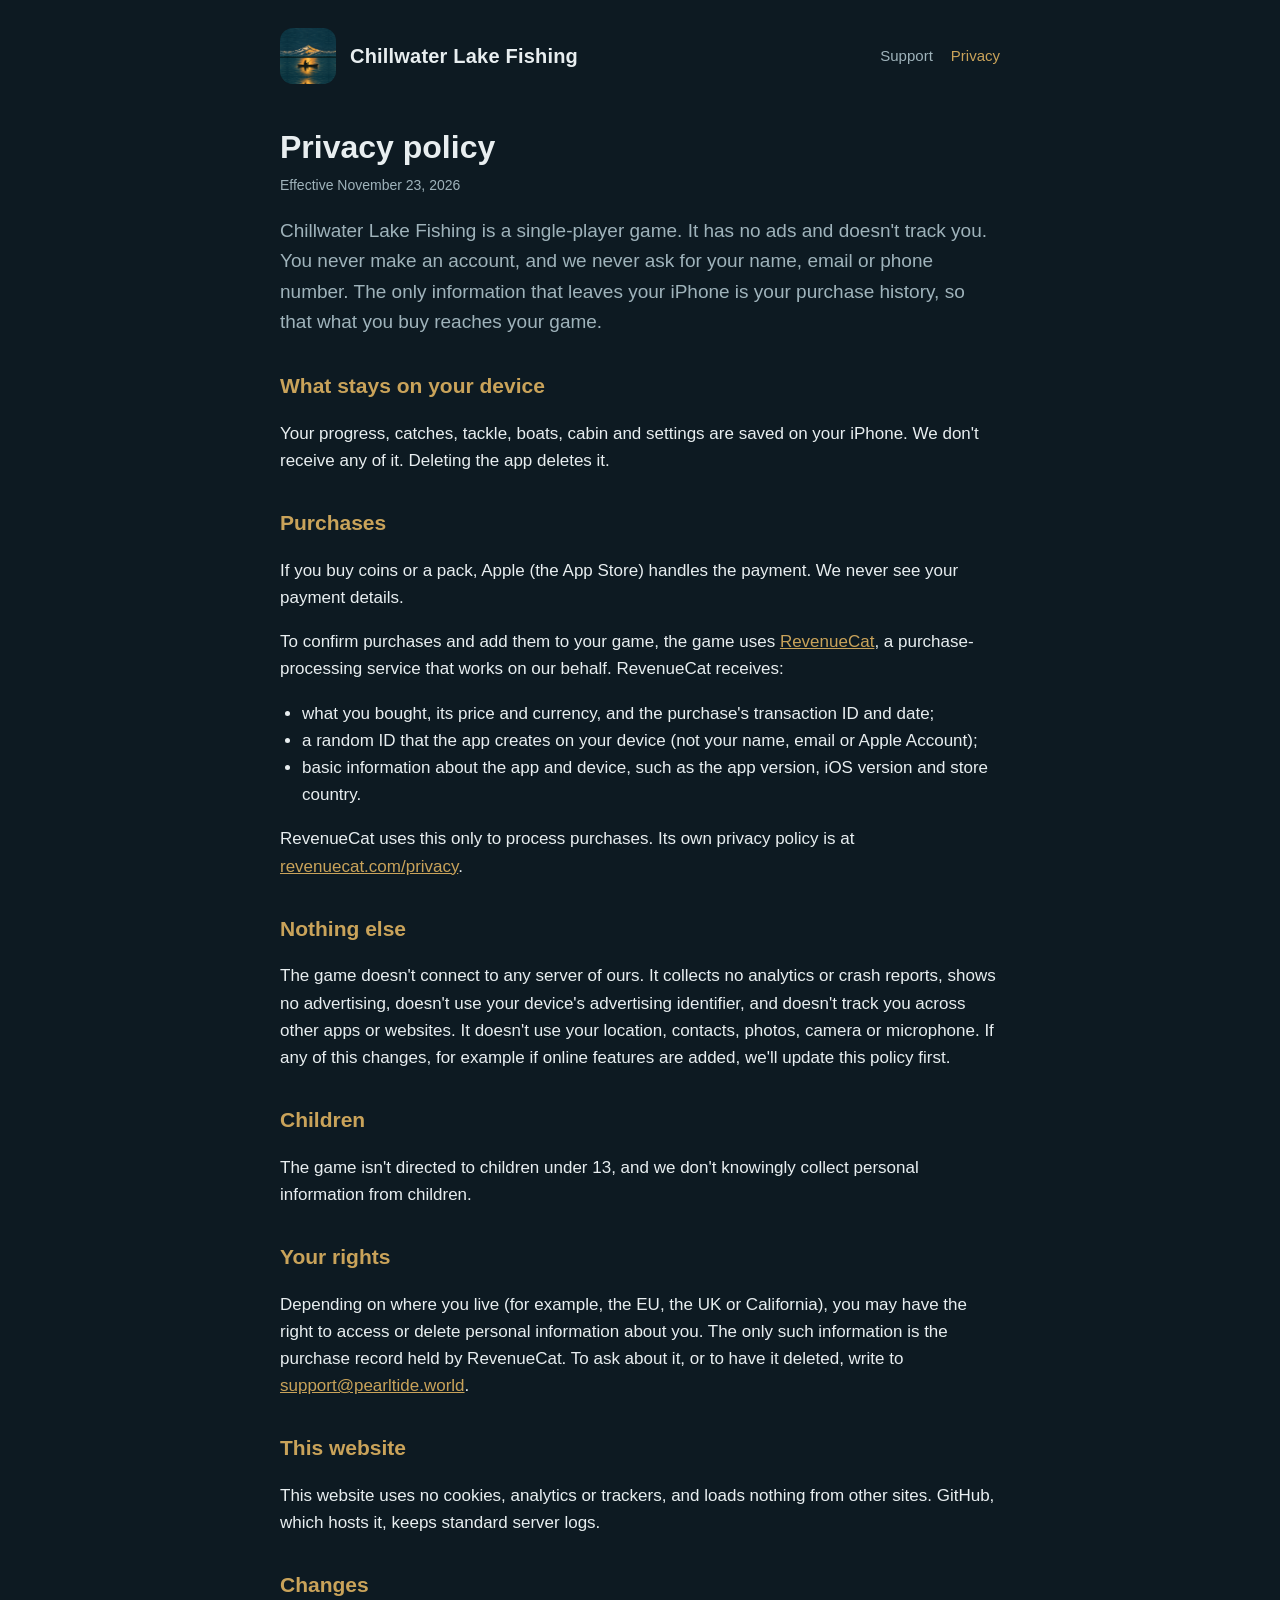
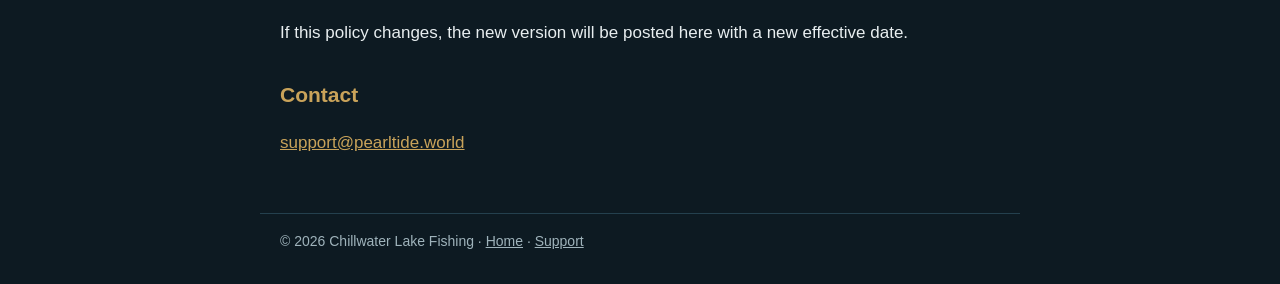
==== privacy.html @ a407d574 "Chillwater Lake Fishing: home, support and privacy pages Co-Authored-By: Claude Opus 5.5 <noreply@an" ====
<!doctype html>
<html lang="en">
<head>
<meta charset="utf-8">
<meta name="viewport" content="width=device-width, initial-scale=1">
<title>Privacy policy · Chillwater Lake Fishing</title>
<meta name="description" content="What Chillwater Lake Fishing collects: only your purchase history, through RevenueCat. No account, no ads, no tracking.">
<link rel="icon" href="icon.png">
<link rel="stylesheet" href="style.css">
</head>
<body>
<header>
  <img src="icon.png" alt="">
  <a class="home" href="./">Chillwater Lake Fishing</a>
  <nav><a href="support.html">Support</a><a href="privacy.html" aria-current="page">Privacy</a></nav>
</header>
<main>
  <h1>Privacy policy</h1>
  <p class="small">Effective November 23, 2026</p>
  <p class="lead">Chillwater Lake Fishing is a single-player game. It has no ads and doesn't track you. You never make an account, and we never ask for your name, email or phone number. The only information that leaves your iPhone is your purchase history, so that what you buy reaches your game.</p>

  <h2>What stays on your device</h2>
  <p>Your progress, catches, tackle, boats, cabin and settings are saved on your iPhone. We don't receive any of it. Deleting the app deletes it.</p>

  <h2>Purchases</h2>
  <p>If you buy coins or a pack, Apple (the App Store) handles the payment. We never see your payment details.</p>
  <p>To confirm purchases and add them to your game, the game uses <a href="https://www.revenuecat.com/">RevenueCat</a>, a purchase-processing service that works on our behalf. RevenueCat receives:</p>
  <ul>
    <li>what you bought, its price and currency, and the purchase's transaction ID and date;</li>
    <li>a random ID that the app creates on your device (not your name, email or Apple Account);</li>
    <li>basic information about the app and device, such as the app version, iOS version and store country.</li>
  </ul>
  <p>RevenueCat uses this only to process purchases. Its own privacy policy is at <a href="https://www.revenuecat.com/privacy/">revenuecat.com/privacy</a>.</p>

  <h2>Nothing else</h2>
  <p>The game doesn't connect to any server of ours. It collects no analytics or crash reports, shows no advertising, doesn't use your device's advertising identifier, and doesn't track you across other apps or websites. It doesn't use your location, contacts, photos, camera or microphone. If any of this changes, for example if online features are added, we'll update this policy first.</p>

  <h2>Children</h2>
  <p>The game isn't directed to children under 13, and we don't knowingly collect personal information from children.</p>

  <h2>Your rights</h2>
  <p>Depending on where you live (for example, the EU, the UK or California), you may have the right to access or delete personal information about you. The only such information is the purchase record held by RevenueCat. To ask about it, or to have it deleted, write to <a href="mailto:support@pearltide.world?subject=Chillwater%20privacy">support@pearltide.world</a>.</p>

  <h2>This website</h2>
  <p>This website uses no cookies, analytics or trackers, and loads nothing from other sites. GitHub, which hosts it, keeps standard server logs.</p>

  <h2>Changes</h2>
  <p>If this policy changes, the new version will be posted here with a new effective date.</p>

  <h2>Contact</h2>
  <p><a href="mailto:support@pearltide.world?subject=Chillwater">support@pearltide.world</a></p>
</main>
<footer>© 2026 Chillwater Lake Fishing · <a href="./">Home</a> · <a href="support.html">Support</a></footer>
</body>
</html>
---- style.css ----
:root { --bg: #0d1a22; --panel: #13242f; --ink: #e8eef0; --dim: #9fb3bb; --brass: #c9a35a; --line: #24404e; }
* { box-sizing: border-box; }
html { -webkit-text-size-adjust: 100%; }
body { margin: 0; background: var(--bg); color: var(--ink); font: 17px/1.6 -apple-system, BlinkMacSystemFont, "Segoe UI", Roboto, Helvetica, Arial, sans-serif; }
header, main, footer { max-width: 760px; margin: 0 auto; padding: 0 20px; }
header { display: flex; align-items: center; gap: 14px; padding-top: 28px; padding-bottom: 8px; }
header img { width: 56px; height: 56px; border-radius: 13px; }
header a.home { color: var(--ink); text-decoration: none; font-weight: 700; font-size: 20px; letter-spacing: 0.01em; }
nav { margin-left: auto; display: flex; gap: 18px; font-size: 15px; }
nav a { color: var(--dim); text-decoration: none; }
nav a:hover, nav a[aria-current] { color: var(--brass); }
main { padding-top: 12px; padding-bottom: 40px; }
h1 { font-size: 32px; line-height: 1.2; margin: 24px 0 8px; }
h2 { font-size: 21px; margin: 32px 0 8px; color: var(--brass); }
p, li { color: var(--ink); }
.small { color: var(--dim); font-size: 14px; margin-top: 0; }
.lead { font-size: 19px; color: var(--dim); }
a { color: var(--brass); }
ul { padding-left: 22px; }
.card { background: var(--panel); border: 1px solid var(--line); border-radius: 12px; padding: 16px 20px; margin: 20px 0; }
footer { border-top: 1px solid var(--line); padding-top: 16px; padding-bottom: 32px; color: var(--dim); font-size: 14px; }
footer a { color: var(--dim); }
@media (max-width: 520px) { header { flex-wrap: wrap; } nav { margin-left: 0; width: 100%; } h1 { font-size: 27px; } }
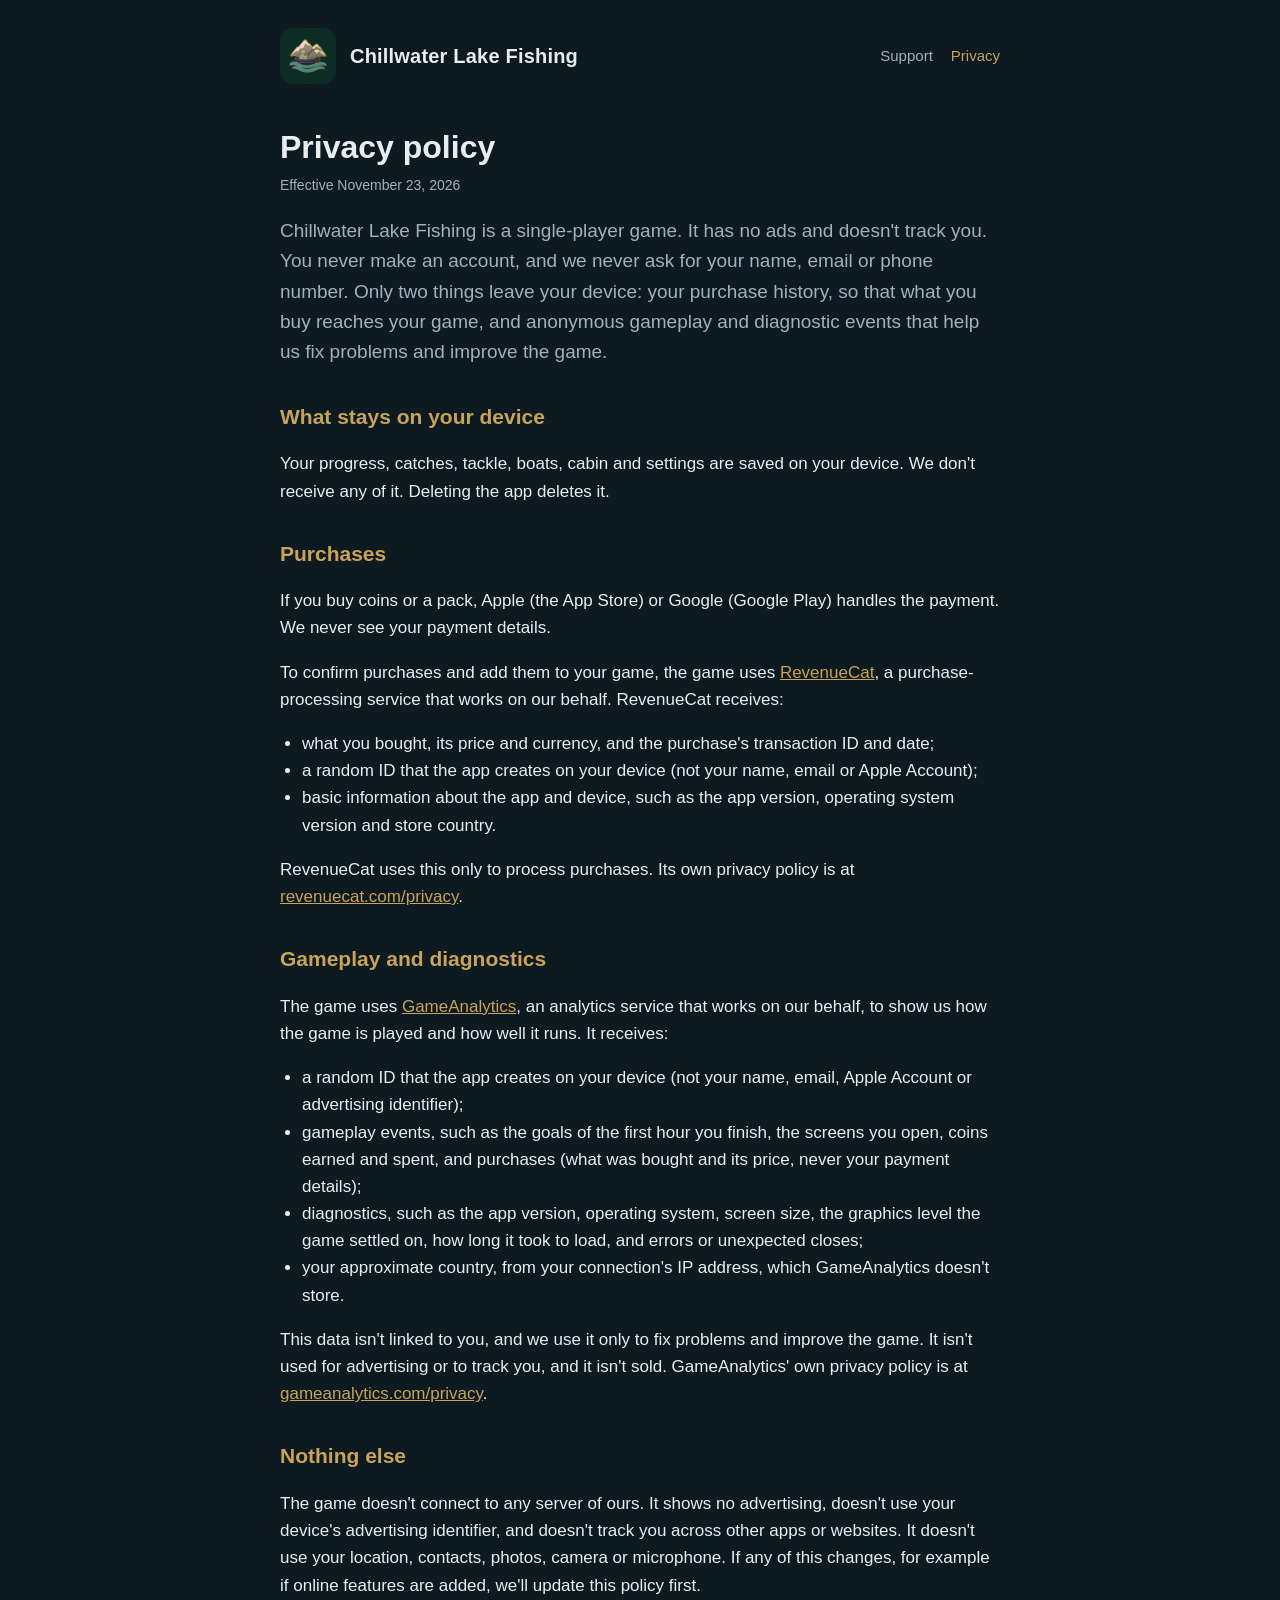
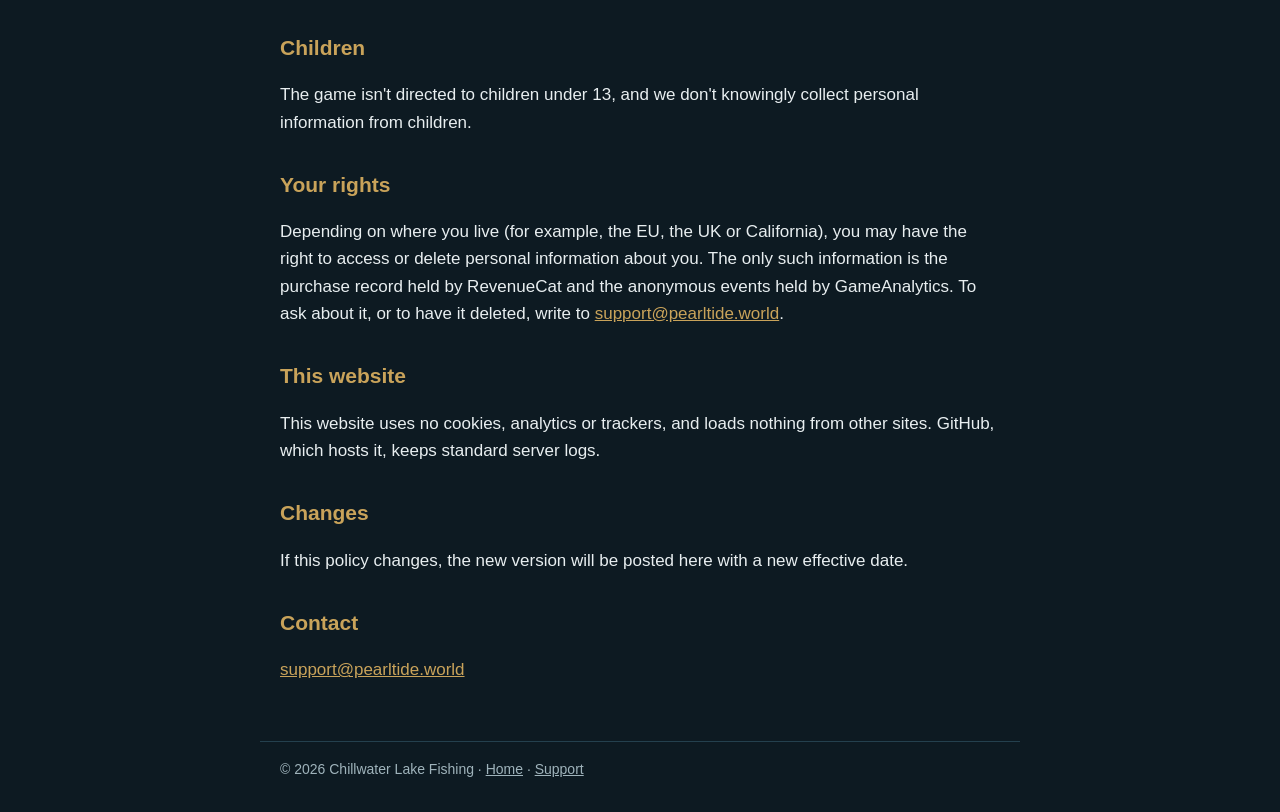
==== commit 2ae4638d: "Publish site from lake-angler 42d9582" ====
--- a/privacy.html
+++ b/privacy.html
@@ -17,29 +17,39 @@
 <main>
   <h1>Privacy policy</h1>
   <p class="small">Effective November 23, 2026</p>
-  <p class="lead">Chillwater Lake Fishing is a single-player game. It has no ads and doesn't track you. You never make an account, and we never ask for your name, email or phone number. The only information that leaves your iPhone is your purchase history, so that what you buy reaches your game.</p>
+  <p class="lead">Chillwater Lake Fishing is a single-player game. It has no ads and doesn't track you. You never make an account, and we never ask for your name, email or phone number. Only two things leave your device: your purchase history, so that what you buy reaches your game, and anonymous gameplay and diagnostic events that help us fix problems and improve the game.</p>
 
   <h2>What stays on your device</h2>
-  <p>Your progress, catches, tackle, boats, cabin and settings are saved on your iPhone. We don't receive any of it. Deleting the app deletes it.</p>
+  <p>Your progress, catches, tackle, boats, cabin and settings are saved on your device. We don't receive any of it. Deleting the app deletes it.</p>
 
   <h2>Purchases</h2>
-  <p>If you buy coins or a pack, Apple (the App Store) handles the payment. We never see your payment details.</p>
+  <p>If you buy coins or a pack, Apple (the App Store) or Google (Google Play) handles the payment. We never see your payment details.</p>
   <p>To confirm purchases and add them to your game, the game uses <a href="https://www.revenuecat.com/">RevenueCat</a>, a purchase-processing service that works on our behalf. RevenueCat receives:</p>
   <ul>
     <li>what you bought, its price and currency, and the purchase's transaction ID and date;</li>
     <li>a random ID that the app creates on your device (not your name, email or Apple Account);</li>
-    <li>basic information about the app and device, such as the app version, iOS version and store country.</li>
+    <li>basic information about the app and device, such as the app version, operating system version and store country.</li>
   </ul>
   <p>RevenueCat uses this only to process purchases. Its own privacy policy is at <a href="https://www.revenuecat.com/privacy/">revenuecat.com/privacy</a>.</p>
 
+  <h2>Gameplay and diagnostics</h2>
+  <p>The game uses <a href="https://gameanalytics.com/">GameAnalytics</a>, an analytics service that works on our behalf, to show us how the game is played and how well it runs. It receives:</p>
+  <ul>
+    <li>a random ID that the app creates on your device (not your name, email, Apple Account or advertising identifier);</li>
+    <li>gameplay events, such as the goals of the first hour you finish, the screens you open, coins earned and spent, and purchases (what was bought and its price, never your payment details);</li>
+    <li>diagnostics, such as the app version, operating system, screen size, the graphics level the game settled on, how long it took to load, and errors or unexpected closes;</li>
+    <li>your approximate country, from your connection's IP address, which GameAnalytics doesn't store.</li>
+  </ul>
+  <p>This data isn't linked to you, and we use it only to fix problems and improve the game. It isn't used for advertising or to track you, and it isn't sold. GameAnalytics' own privacy policy is at <a href="https://gameanalytics.com/privacy">gameanalytics.com/privacy</a>.</p>
+
   <h2>Nothing else</h2>
-  <p>The game doesn't connect to any server of ours. It collects no analytics or crash reports, shows no advertising, doesn't use your device's advertising identifier, and doesn't track you across other apps or websites. It doesn't use your location, contacts, photos, camera or microphone. If any of this changes, for example if online features are added, we'll update this policy first.</p>
+  <p>The game doesn't connect to any server of ours. It shows no advertising, doesn't use your device's advertising identifier, and doesn't track you across other apps or websites. It doesn't use your location, contacts, photos, camera or microphone. If any of this changes, for example if online features are added, we'll update this policy first.</p>
 
   <h2>Children</h2>
   <p>The game isn't directed to children under 13, and we don't knowingly collect personal information from children.</p>
 
   <h2>Your rights</h2>
-  <p>Depending on where you live (for example, the EU, the UK or California), you may have the right to access or delete personal information about you. The only such information is the purchase record held by RevenueCat. To ask about it, or to have it deleted, write to <a href="mailto:support@pearltide.world?subject=Chillwater%20privacy">support@pearltide.world</a>.</p>
+  <p>Depending on where you live (for example, the EU, the UK or California), you may have the right to access or delete personal information about you. The only such information is the purchase record held by RevenueCat and the anonymous events held by GameAnalytics. To ask about it, or to have it deleted, write to <a href="mailto:support@pearltide.world?subject=Chillwater%20privacy">support@pearltide.world</a>.</p>
 
   <h2>This website</h2>
   <p>This website uses no cookies, analytics or trackers, and loads nothing from other sites. GitHub, which hosts it, keeps standard server logs.</p>
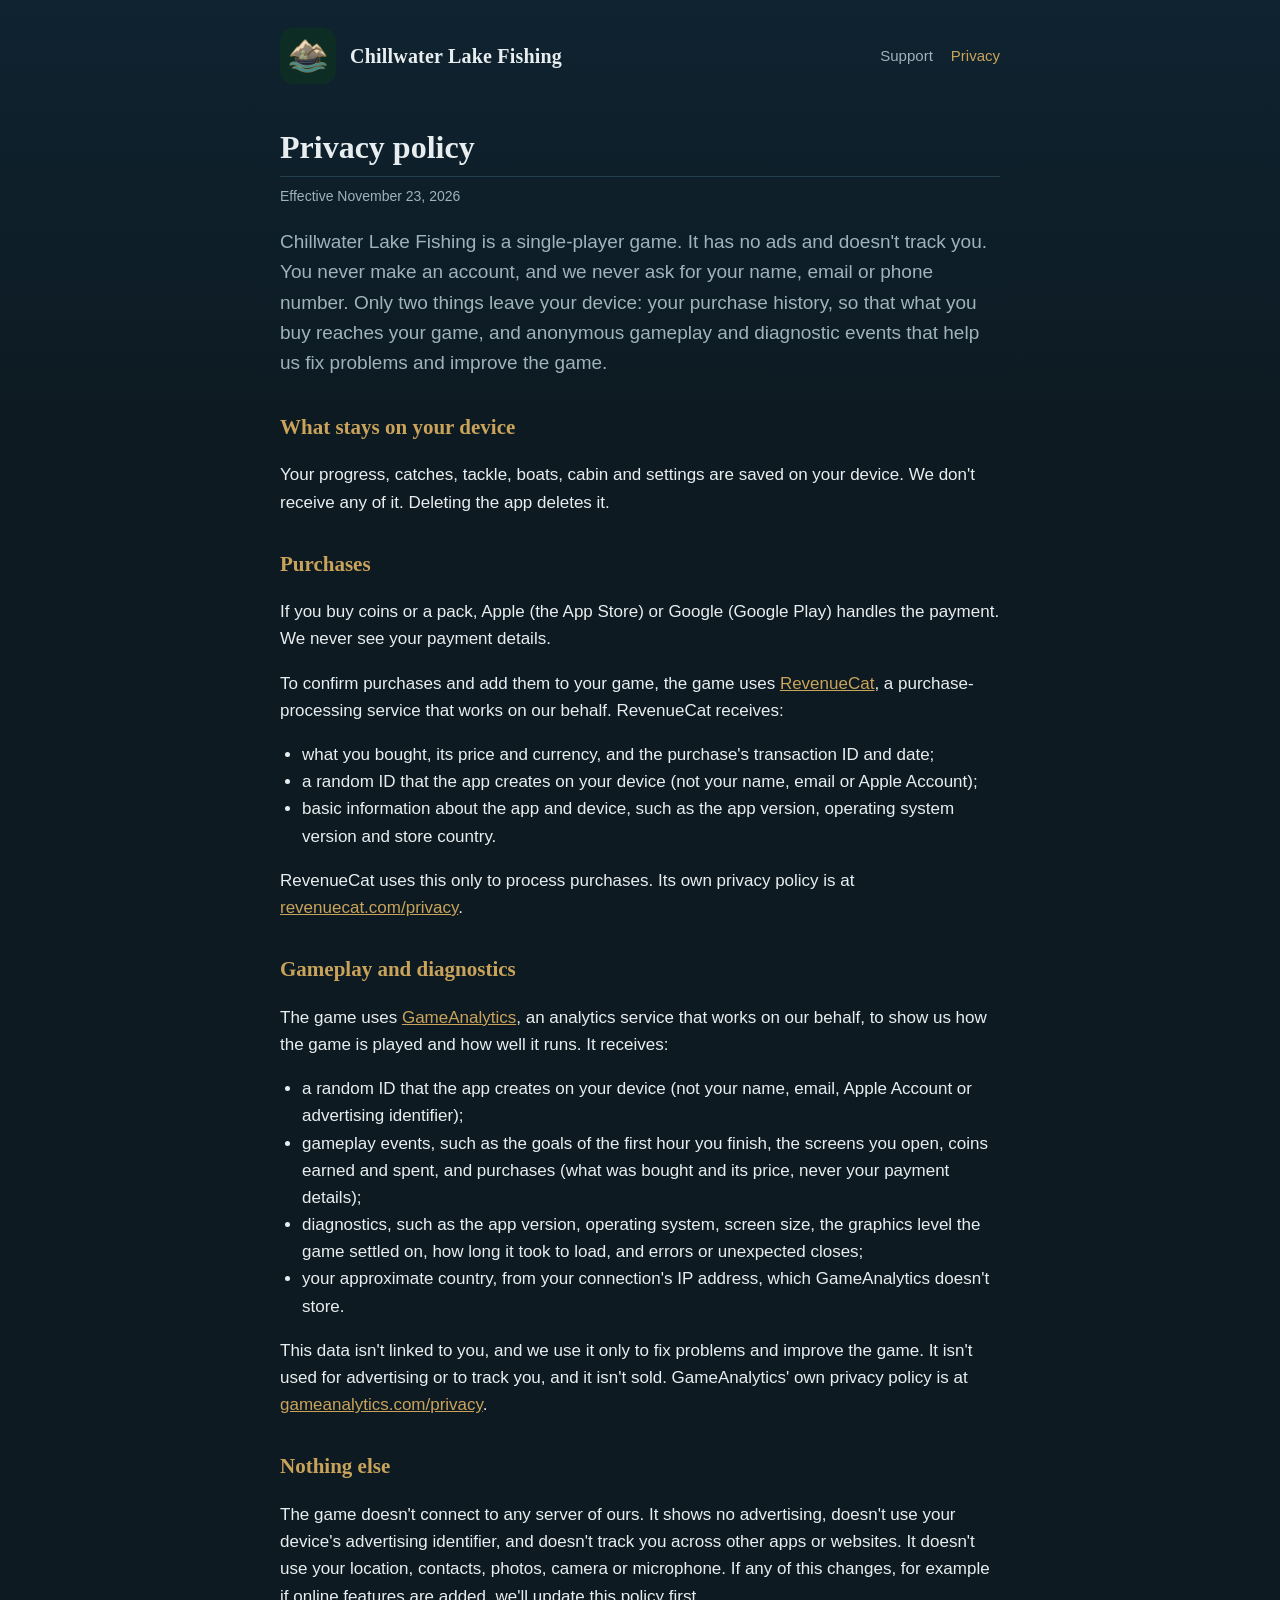
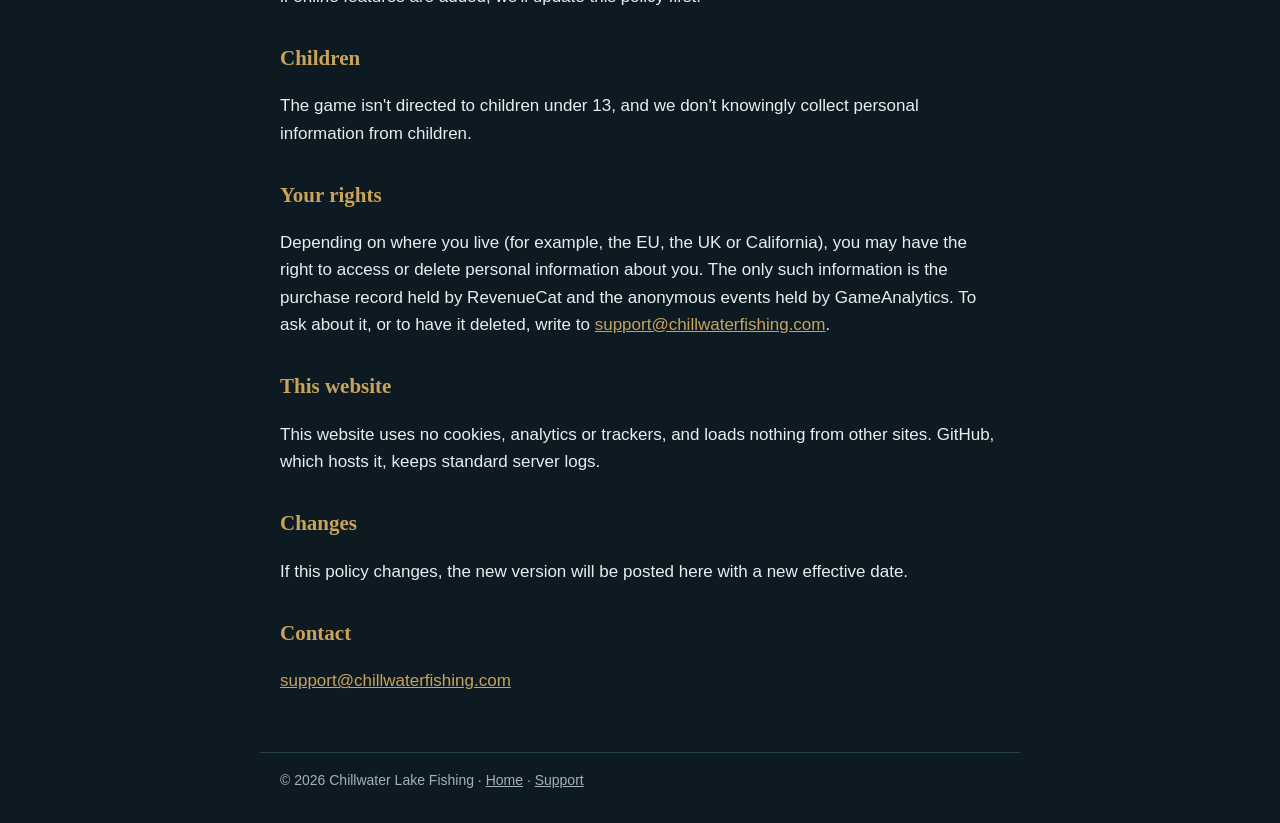
==== commit f7681523: "Publish site from lake-angler 09390e3" ====
--- a/privacy.html
+++ b/privacy.html
@@ -49,7 +49,7 @@
   <p>The game isn't directed to children under 13, and we don't knowingly collect personal information from children.</p>
 
   <h2>Your rights</h2>
-  <p>Depending on where you live (for example, the EU, the UK or California), you may have the right to access or delete personal information about you. The only such information is the purchase record held by RevenueCat and the anonymous events held by GameAnalytics. To ask about it, or to have it deleted, write to <a href="mailto:support@pearltide.world?subject=Chillwater%20privacy">support@pearltide.world</a>.</p>
+  <p>Depending on where you live (for example, the EU, the UK or California), you may have the right to access or delete personal information about you. The only such information is the purchase record held by RevenueCat and the anonymous events held by GameAnalytics. To ask about it, or to have it deleted, write to <a href="mailto:support@chillwaterfishing.com?subject=Chillwater%20privacy">support@chillwaterfishing.com</a>.</p>
 
   <h2>This website</h2>
   <p>This website uses no cookies, analytics or trackers, and loads nothing from other sites. GitHub, which hosts it, keeps standard server logs.</p>
@@ -58,7 +58,7 @@
   <p>If this policy changes, the new version will be posted here with a new effective date.</p>
 
   <h2>Contact</h2>
-  <p><a href="mailto:support@pearltide.world?subject=Chillwater">support@pearltide.world</a></p>
+  <p><a href="mailto:support@chillwaterfishing.com?subject=Chillwater">support@chillwaterfishing.com</a></p>
 </main>
 <footer>© 2026 Chillwater Lake Fishing · <a href="./">Home</a> · <a href="support.html">Support</a></footer>
 </body>
--- a/style.css
+++ b/style.css
@@ -21,3 +21,22 @@
 footer { border-top: 1px solid var(--line); padding-top: 16px; padding-bottom: 32px; color: var(--dim); font-size: 14px; }
 footer a { color: var(--dim); }
 @media (max-width: 520px) { header { flex-wrap: wrap; } nav { margin-left: 0; width: 100%; } h1 { font-size: 27px; } }
+
+/* Home page and a little more polish (2026-11-23). */
+body { background: linear-gradient(180deg, #0f2330 0, var(--bg) 420px); }
+h1, h2, h3, header a.home { font-family: Georgia, "Iowan Old Style", "Palatino Linotype", serif; }
+h3 { font-size: 18px; margin: 0 0 6px; color: var(--brass); }
+.hero { position: relative; max-width: 1000px; margin: 16px auto 0; padding: 0 20px; }
+.hero img { display: block; width: 100%; aspect-ratio: 16 / 9; object-fit: cover; border-radius: 16px; border: 1px solid var(--line); }
+.hero-text { position: absolute; left: 20px; right: 20px; bottom: 0; padding: 28px 32px; border-radius: 0 0 16px 16px; background: linear-gradient(0deg, rgba(8, 18, 24, 0.88), rgba(8, 18, 24, 0)); }
+.hero-text h1 { margin: 0 0 6px; text-shadow: 0 2px 12px rgba(0, 0, 0, 0.6); }
+.hero-text p { margin: 0; color: var(--ink); text-shadow: 0 1px 8px rgba(0, 0, 0, 0.7); }
+.features { display: grid; grid-template-columns: repeat(2, 1fr); gap: 14px; margin: 24px 0; }
+.feature { background: var(--panel); border: 1px solid var(--line); border-radius: 12px; padding: 16px 18px; }
+.feature p { margin: 0; color: var(--dim); font-size: 15px; }
+main h1 { border-bottom: 1px solid var(--line); padding-bottom: 10px; }
+@media (max-width: 620px) {
+  .features { grid-template-columns: 1fr; }
+  .hero-text { position: static; padding: 14px 2px 0; background: none; }
+  .hero img { border-radius: 12px; }
+}
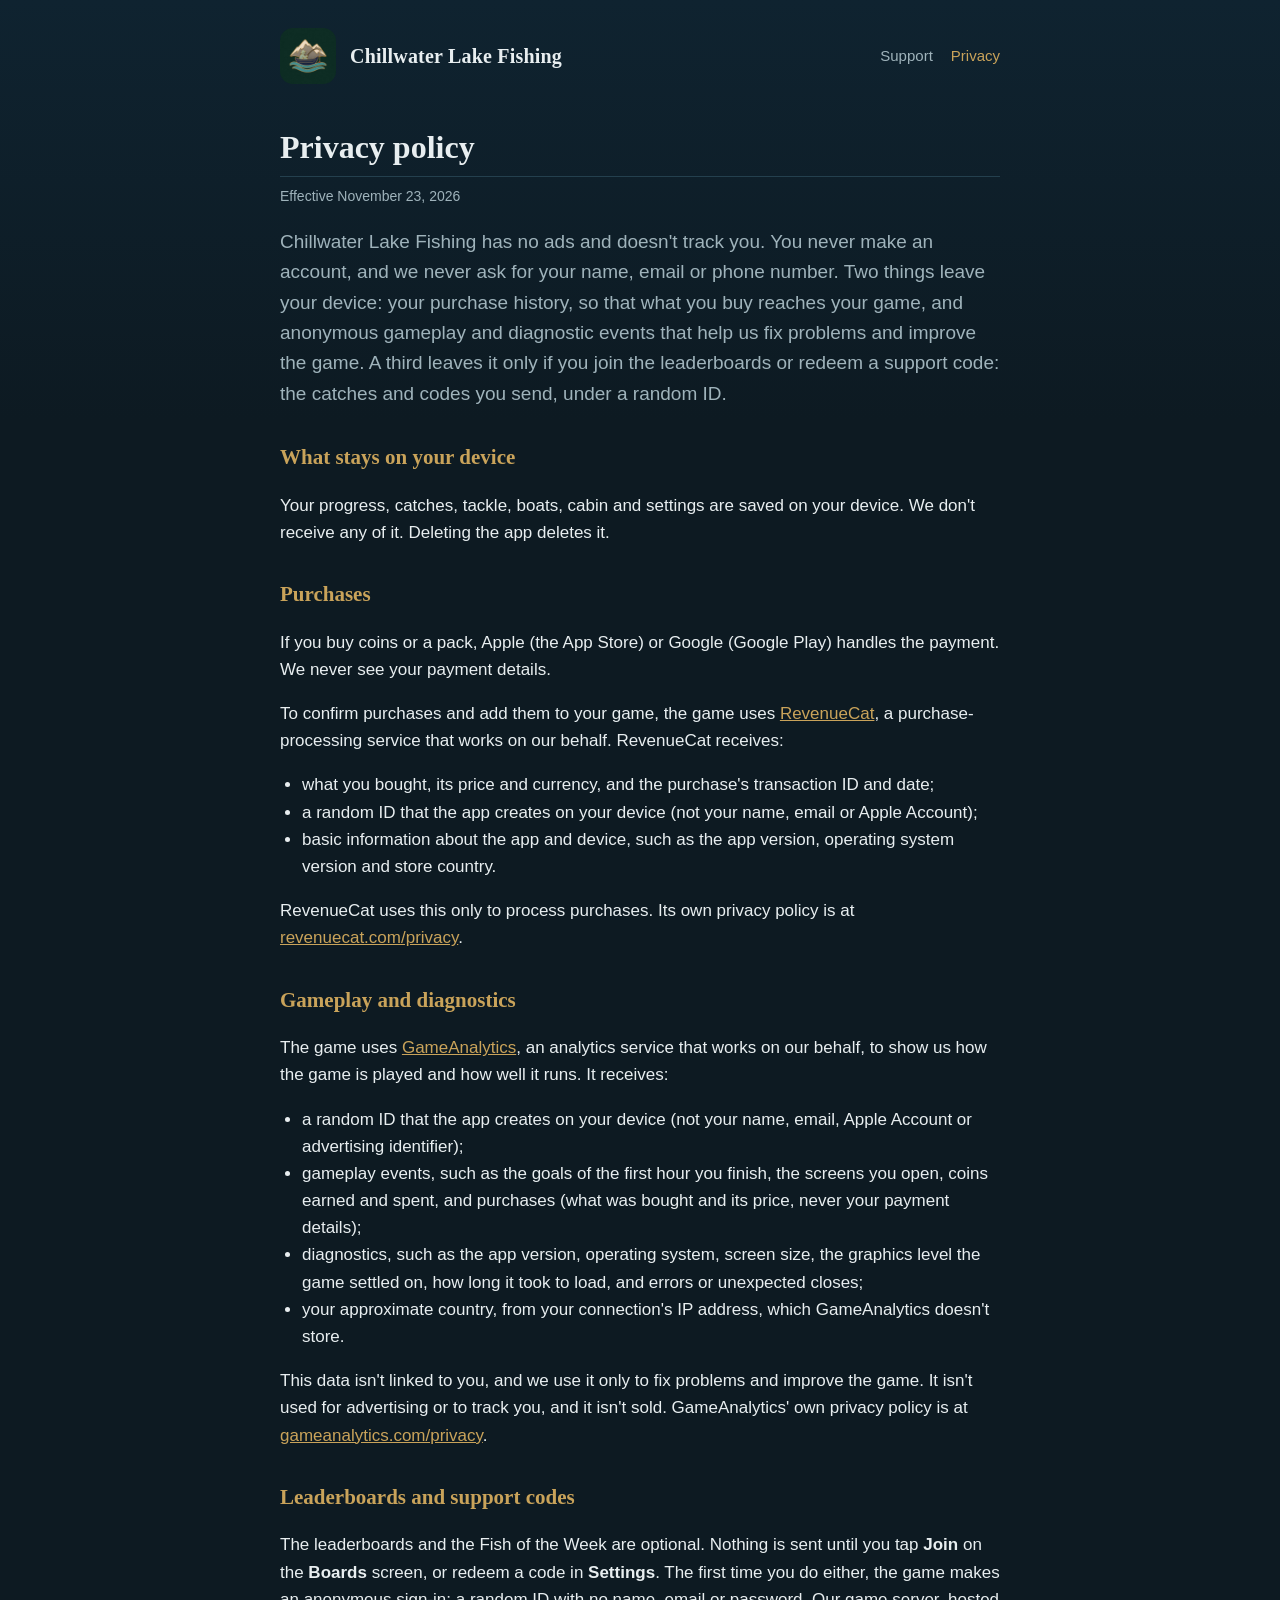
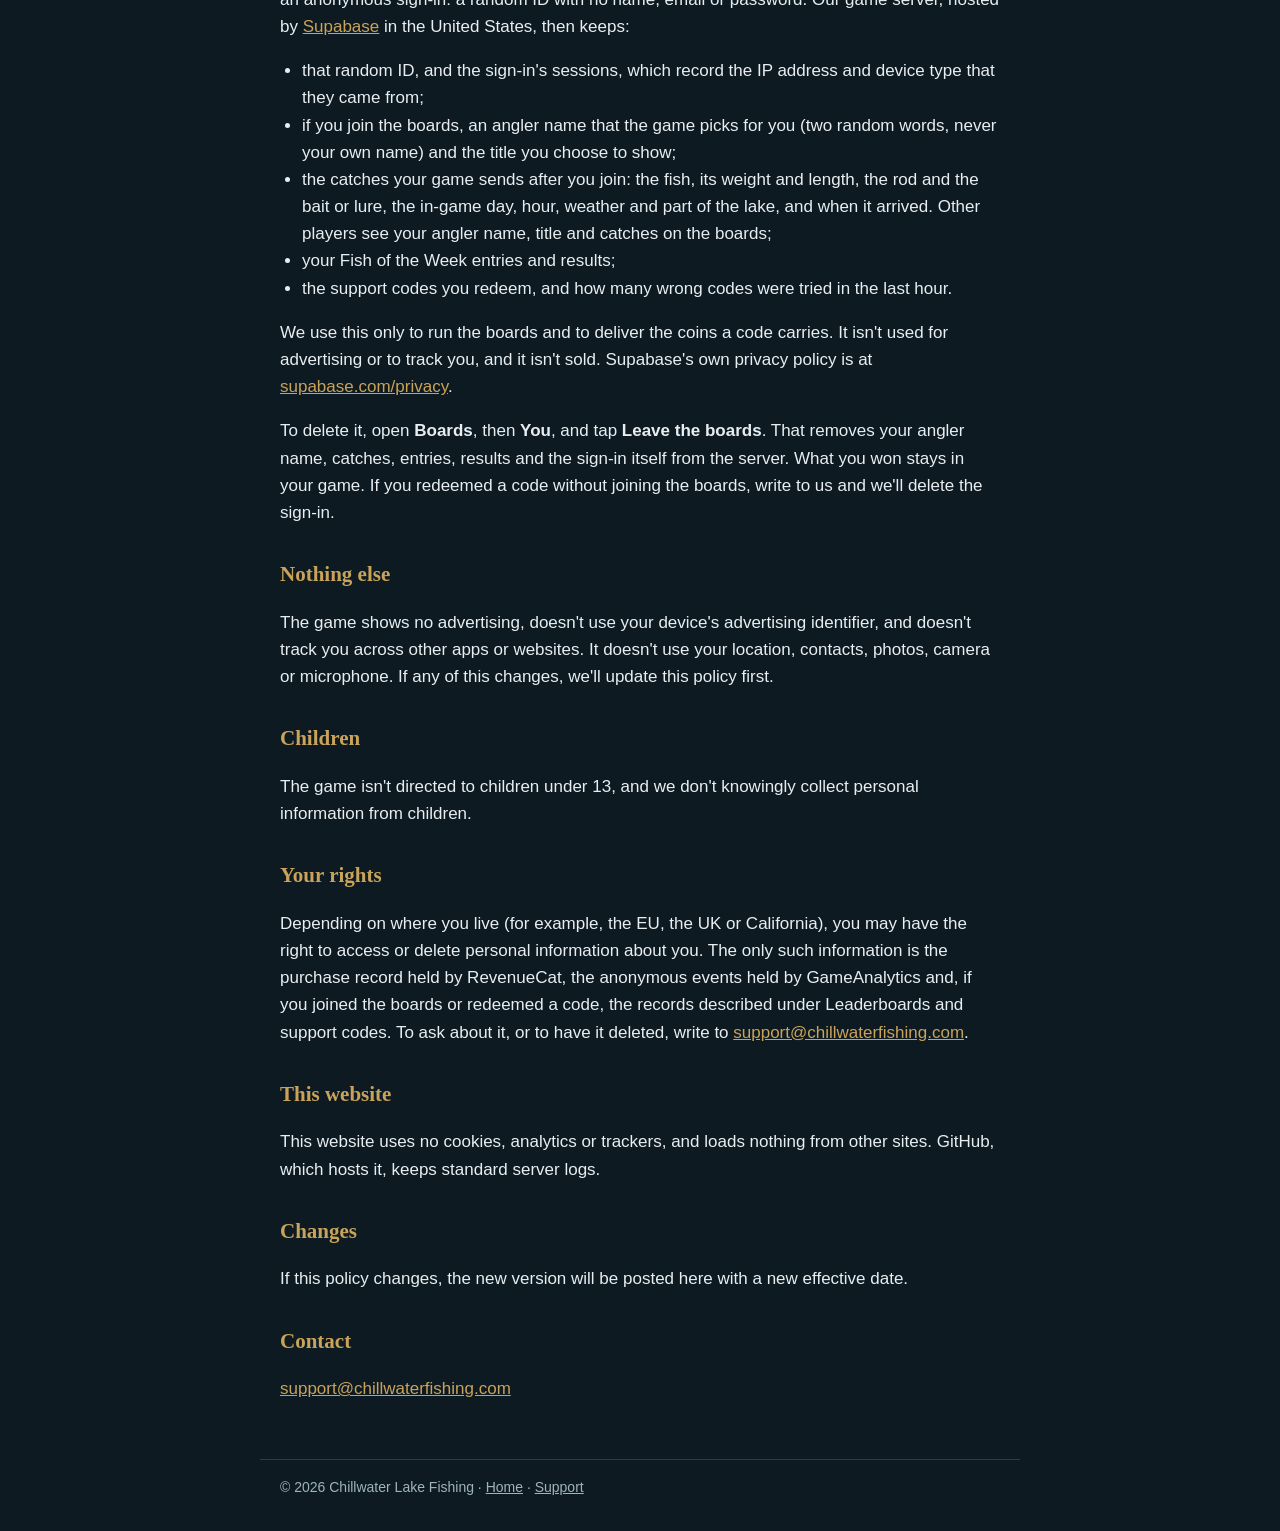
==== commit 05f5b972: "Publish site from lake-angler e02d07a" ====
--- a/privacy.html
+++ b/privacy.html
@@ -17,7 +17,7 @@
 <main>
   <h1>Privacy policy</h1>
   <p class="small">Effective November 23, 2026</p>
-  <p class="lead">Chillwater Lake Fishing is a single-player game. It has no ads and doesn't track you. You never make an account, and we never ask for your name, email or phone number. Only two things leave your device: your purchase history, so that what you buy reaches your game, and anonymous gameplay and diagnostic events that help us fix problems and improve the game.</p>
+  <p class="lead">Chillwater Lake Fishing has no ads and doesn't track you. You never make an account, and we never ask for your name, email or phone number. Two things leave your device: your purchase history, so that what you buy reaches your game, and anonymous gameplay and diagnostic events that help us fix problems and improve the game. A third leaves it only if you join the leaderboards or redeem a support code: the catches and codes you send, under a random ID.</p>
 
   <h2>What stays on your device</h2>
   <p>Your progress, catches, tackle, boats, cabin and settings are saved on your device. We don't receive any of it. Deleting the app deletes it.</p>
@@ -42,14 +42,26 @@
   </ul>
   <p>This data isn't linked to you, and we use it only to fix problems and improve the game. It isn't used for advertising or to track you, and it isn't sold. GameAnalytics' own privacy policy is at <a href="https://gameanalytics.com/privacy">gameanalytics.com/privacy</a>.</p>
 
+  <h2>Leaderboards and support codes</h2>
+  <p>The leaderboards and the Fish of the Week are optional. Nothing is sent until you tap <strong>Join</strong> on the <strong>Boards</strong> screen, or redeem a code in <strong>Settings</strong>. The first time you do either, the game makes an anonymous sign-in: a random ID with no name, email or password. Our game server, hosted by <a href="https://supabase.com/">Supabase</a> in the United States, then keeps:</p>
+  <ul>
+    <li>that random ID, and the sign-in's sessions, which record the IP address and device type that they came from;</li>
+    <li>if you join the boards, an angler name that the game picks for you (two random words, never your own name) and the title you choose to show;</li>
+    <li>the catches your game sends after you join: the fish, its weight and length, the rod and the bait or lure, the in-game day, hour, weather and part of the lake, and when it arrived. Other players see your angler name, title and catches on the boards;</li>
+    <li>your Fish of the Week entries and results;</li>
+    <li>the support codes you redeem, and how many wrong codes were tried in the last hour.</li>
+  </ul>
+  <p>We use this only to run the boards and to deliver the coins a code carries. It isn't used for advertising or to track you, and it isn't sold. Supabase's own privacy policy is at <a href="https://supabase.com/privacy">supabase.com/privacy</a>.</p>
+  <p>To delete it, open <strong>Boards</strong>, then <strong>You</strong>, and tap <strong>Leave the boards</strong>. That removes your angler name, catches, entries, results and the sign-in itself from the server. What you won stays in your game. If you redeemed a code without joining the boards, write to us and we'll delete the sign-in.</p>
+
   <h2>Nothing else</h2>
-  <p>The game doesn't connect to any server of ours. It shows no advertising, doesn't use your device's advertising identifier, and doesn't track you across other apps or websites. It doesn't use your location, contacts, photos, camera or microphone. If any of this changes, for example if online features are added, we'll update this policy first.</p>
+  <p>The game shows no advertising, doesn't use your device's advertising identifier, and doesn't track you across other apps or websites. It doesn't use your location, contacts, photos, camera or microphone. If any of this changes, we'll update this policy first.</p>
 
   <h2>Children</h2>
   <p>The game isn't directed to children under 13, and we don't knowingly collect personal information from children.</p>
 
   <h2>Your rights</h2>
-  <p>Depending on where you live (for example, the EU, the UK or California), you may have the right to access or delete personal information about you. The only such information is the purchase record held by RevenueCat and the anonymous events held by GameAnalytics. To ask about it, or to have it deleted, write to <a href="mailto:support@chillwaterfishing.com?subject=Chillwater%20privacy">support@chillwaterfishing.com</a>.</p>
+  <p>Depending on where you live (for example, the EU, the UK or California), you may have the right to access or delete personal information about you. The only such information is the purchase record held by RevenueCat, the anonymous events held by GameAnalytics and, if you joined the boards or redeemed a code, the records described under Leaderboards and support codes. To ask about it, or to have it deleted, write to <a href="mailto:support@chillwaterfishing.com?subject=Chillwater%20privacy">support@chillwaterfishing.com</a>.</p>
 
   <h2>This website</h2>
   <p>This website uses no cookies, analytics or trackers, and loads nothing from other sites. GitHub, which hosts it, keeps standard server logs.</p>
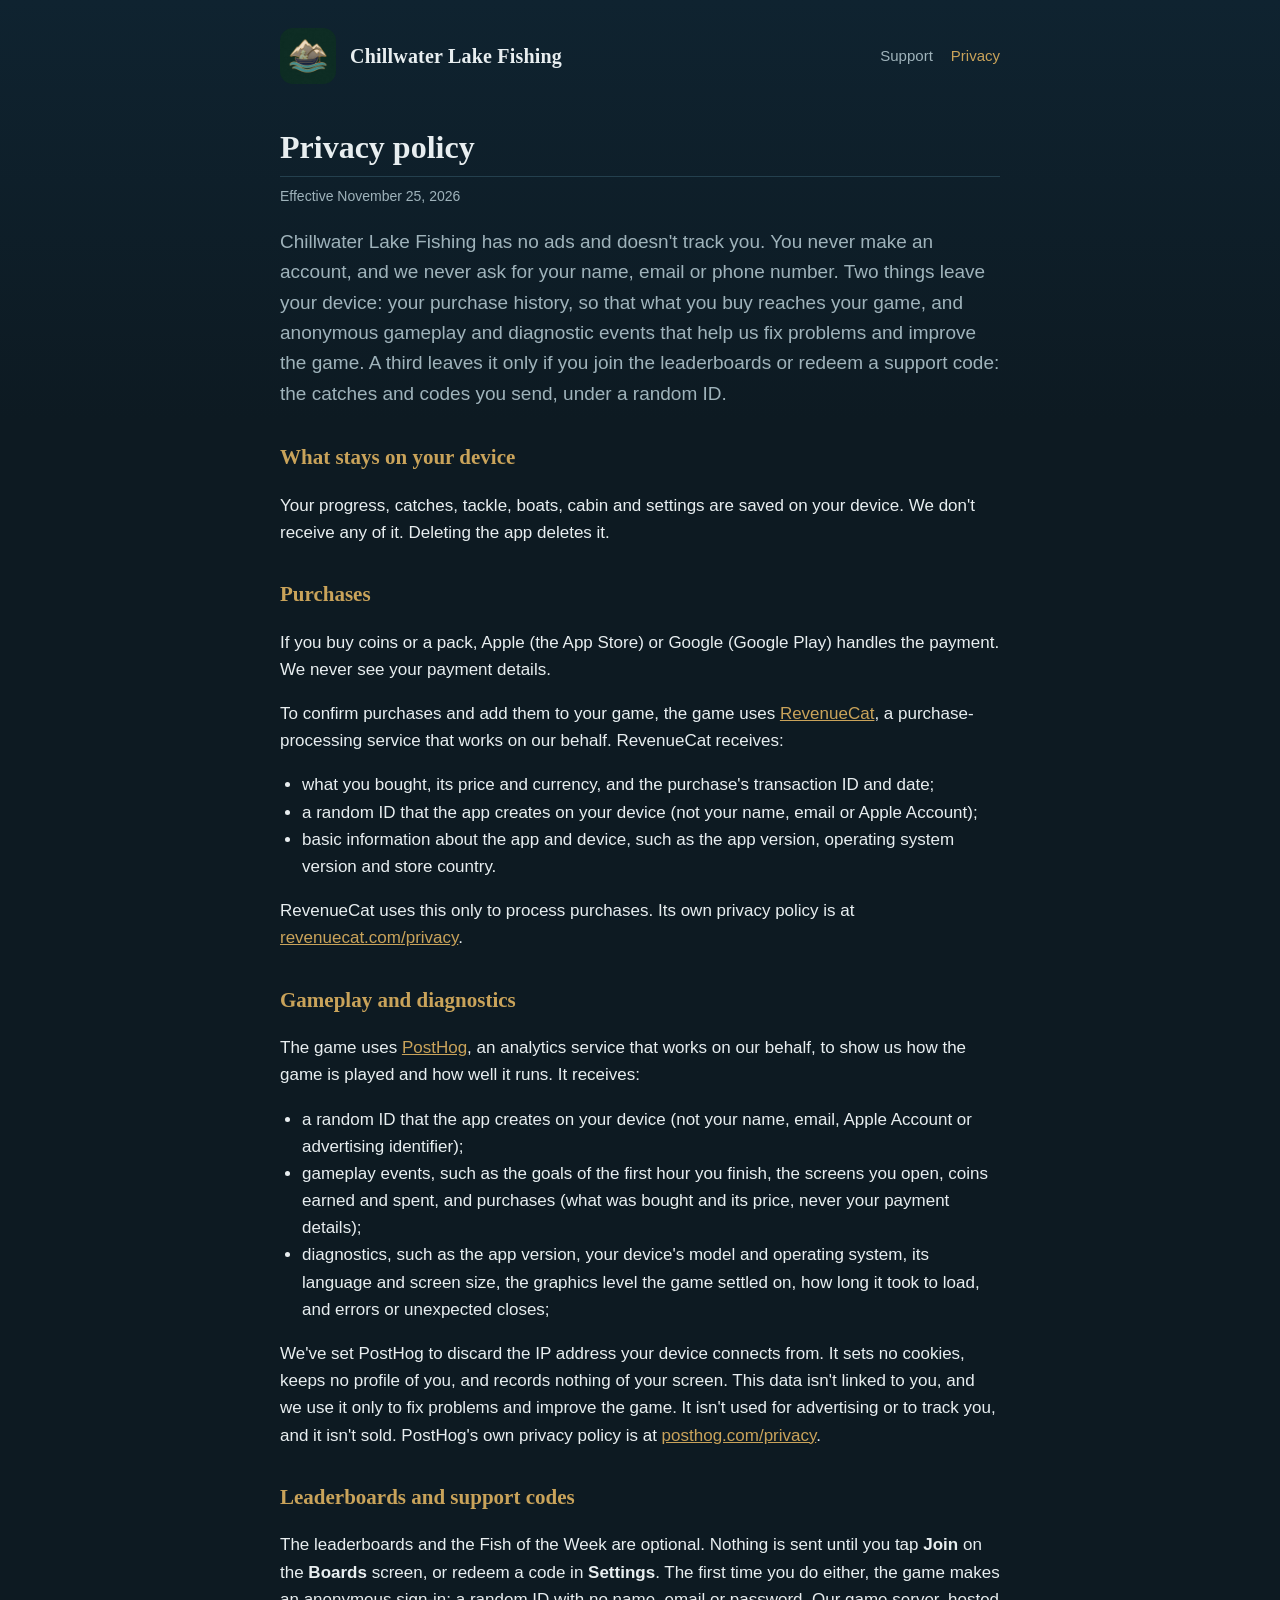
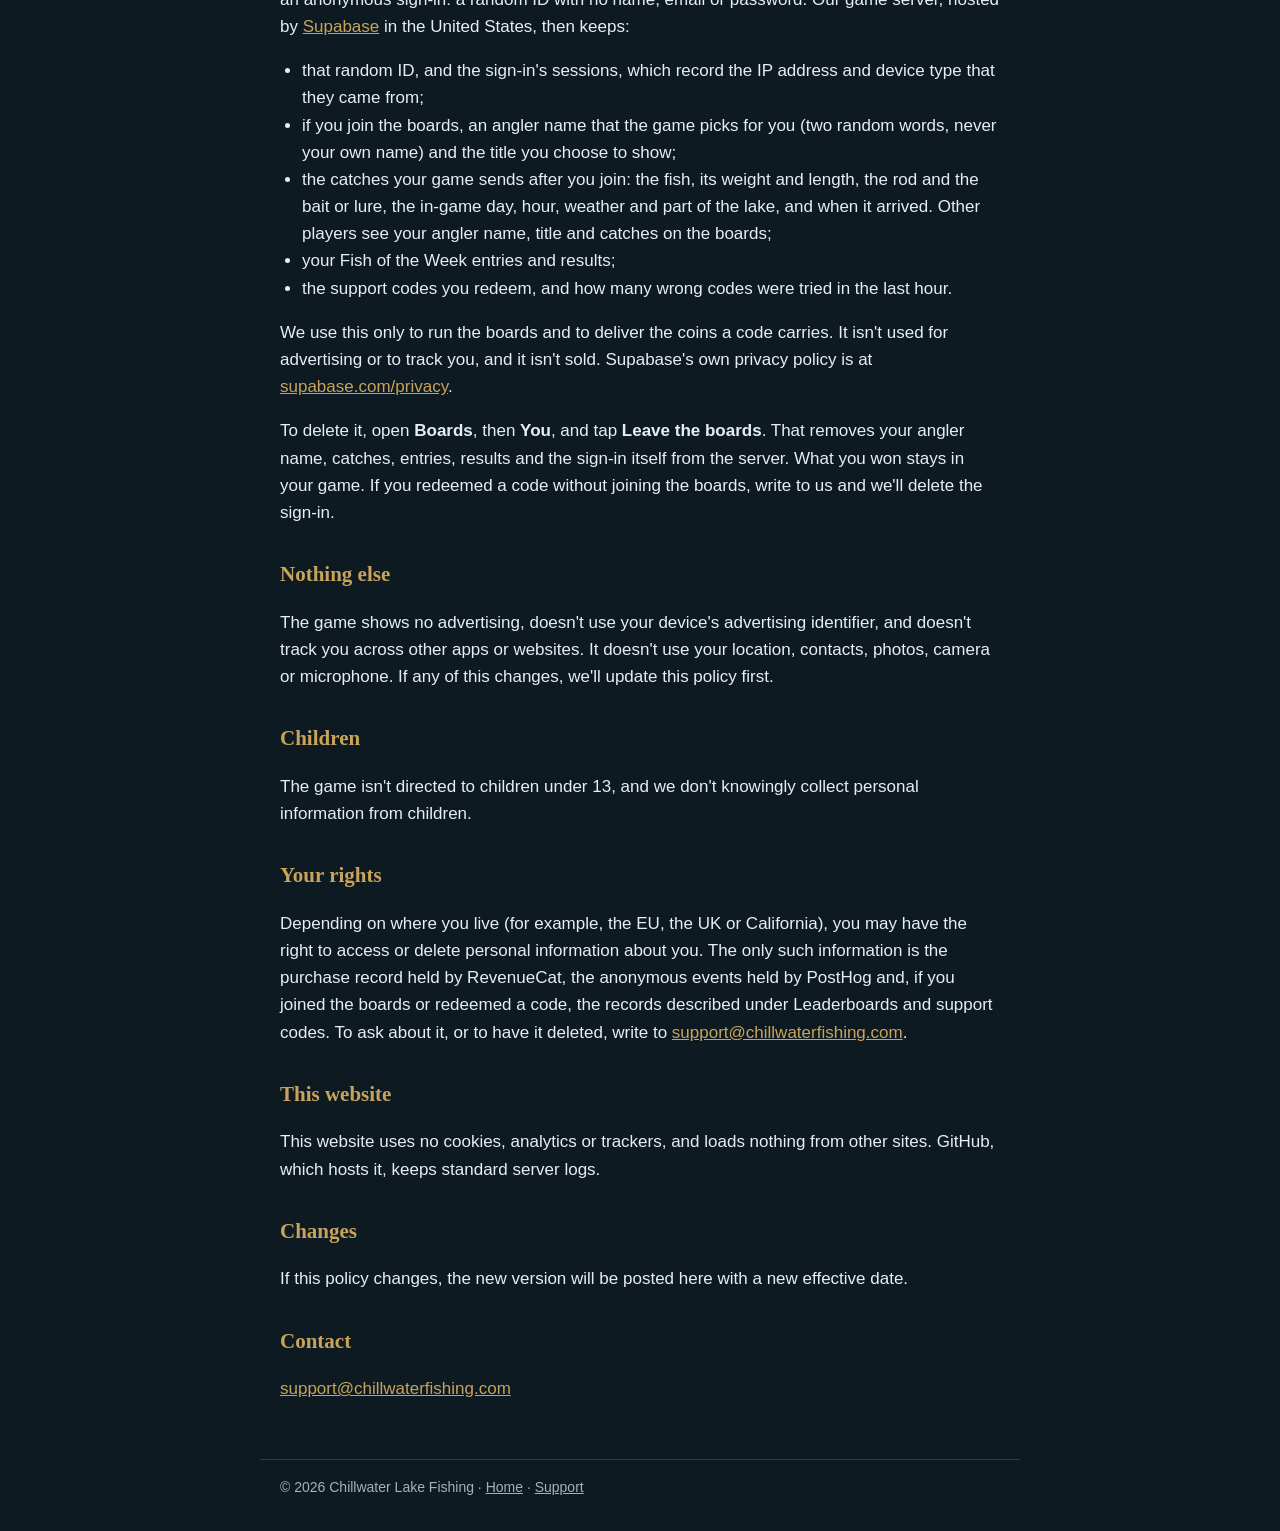
==== commit 153c086a: "Publish site from lake-angler e8ca00f" ====
--- a/privacy.html
+++ b/privacy.html
@@ -16,7 +16,7 @@
 </header>
 <main>
   <h1>Privacy policy</h1>
-  <p class="small">Effective November 23, 2026</p>
+  <p class="small">Effective November 25, 2026</p>
   <p class="lead">Chillwater Lake Fishing has no ads and doesn't track you. You never make an account, and we never ask for your name, email or phone number. Two things leave your device: your purchase history, so that what you buy reaches your game, and anonymous gameplay and diagnostic events that help us fix problems and improve the game. A third leaves it only if you join the leaderboards or redeem a support code: the catches and codes you send, under a random ID.</p>
 
   <h2>What stays on your device</h2>
@@ -33,14 +33,13 @@
   <p>RevenueCat uses this only to process purchases. Its own privacy policy is at <a href="https://www.revenuecat.com/privacy/">revenuecat.com/privacy</a>.</p>
 
   <h2>Gameplay and diagnostics</h2>
-  <p>The game uses <a href="https://gameanalytics.com/">GameAnalytics</a>, an analytics service that works on our behalf, to show us how the game is played and how well it runs. It receives:</p>
+  <p>The game uses <a href="https://posthog.com/">PostHog</a>, an analytics service that works on our behalf, to show us how the game is played and how well it runs. It receives:</p>
   <ul>
     <li>a random ID that the app creates on your device (not your name, email, Apple Account or advertising identifier);</li>
     <li>gameplay events, such as the goals of the first hour you finish, the screens you open, coins earned and spent, and purchases (what was bought and its price, never your payment details);</li>
-    <li>diagnostics, such as the app version, operating system, screen size, the graphics level the game settled on, how long it took to load, and errors or unexpected closes;</li>
-    <li>your approximate country, from your connection's IP address, which GameAnalytics doesn't store.</li>
+    <li>diagnostics, such as the app version, your device's model and operating system, its language and screen size, the graphics level the game settled on, how long it took to load, and errors or unexpected closes;</li>
   </ul>
-  <p>This data isn't linked to you, and we use it only to fix problems and improve the game. It isn't used for advertising or to track you, and it isn't sold. GameAnalytics' own privacy policy is at <a href="https://gameanalytics.com/privacy">gameanalytics.com/privacy</a>.</p>
+  <p>We've set PostHog to discard the IP address your device connects from. It sets no cookies, keeps no profile of you, and records nothing of your screen. This data isn't linked to you, and we use it only to fix problems and improve the game. It isn't used for advertising or to track you, and it isn't sold. PostHog's own privacy policy is at <a href="https://posthog.com/privacy">posthog.com/privacy</a>.</p>
 
   <h2>Leaderboards and support codes</h2>
   <p>The leaderboards and the Fish of the Week are optional. Nothing is sent until you tap <strong>Join</strong> on the <strong>Boards</strong> screen, or redeem a code in <strong>Settings</strong>. The first time you do either, the game makes an anonymous sign-in: a random ID with no name, email or password. Our game server, hosted by <a href="https://supabase.com/">Supabase</a> in the United States, then keeps:</p>
@@ -61,7 +60,7 @@
   <p>The game isn't directed to children under 13, and we don't knowingly collect personal information from children.</p>
 
   <h2>Your rights</h2>
-  <p>Depending on where you live (for example, the EU, the UK or California), you may have the right to access or delete personal information about you. The only such information is the purchase record held by RevenueCat, the anonymous events held by GameAnalytics and, if you joined the boards or redeemed a code, the records described under Leaderboards and support codes. To ask about it, or to have it deleted, write to <a href="mailto:support@chillwaterfishing.com?subject=Chillwater%20privacy">support@chillwaterfishing.com</a>.</p>
+  <p>Depending on where you live (for example, the EU, the UK or California), you may have the right to access or delete personal information about you. The only such information is the purchase record held by RevenueCat, the anonymous events held by PostHog and, if you joined the boards or redeemed a code, the records described under Leaderboards and support codes. To ask about it, or to have it deleted, write to <a href="mailto:support@chillwaterfishing.com?subject=Chillwater%20privacy">support@chillwaterfishing.com</a>.</p>
 
   <h2>This website</h2>
   <p>This website uses no cookies, analytics or trackers, and loads nothing from other sites. GitHub, which hosts it, keeps standard server logs.</p>
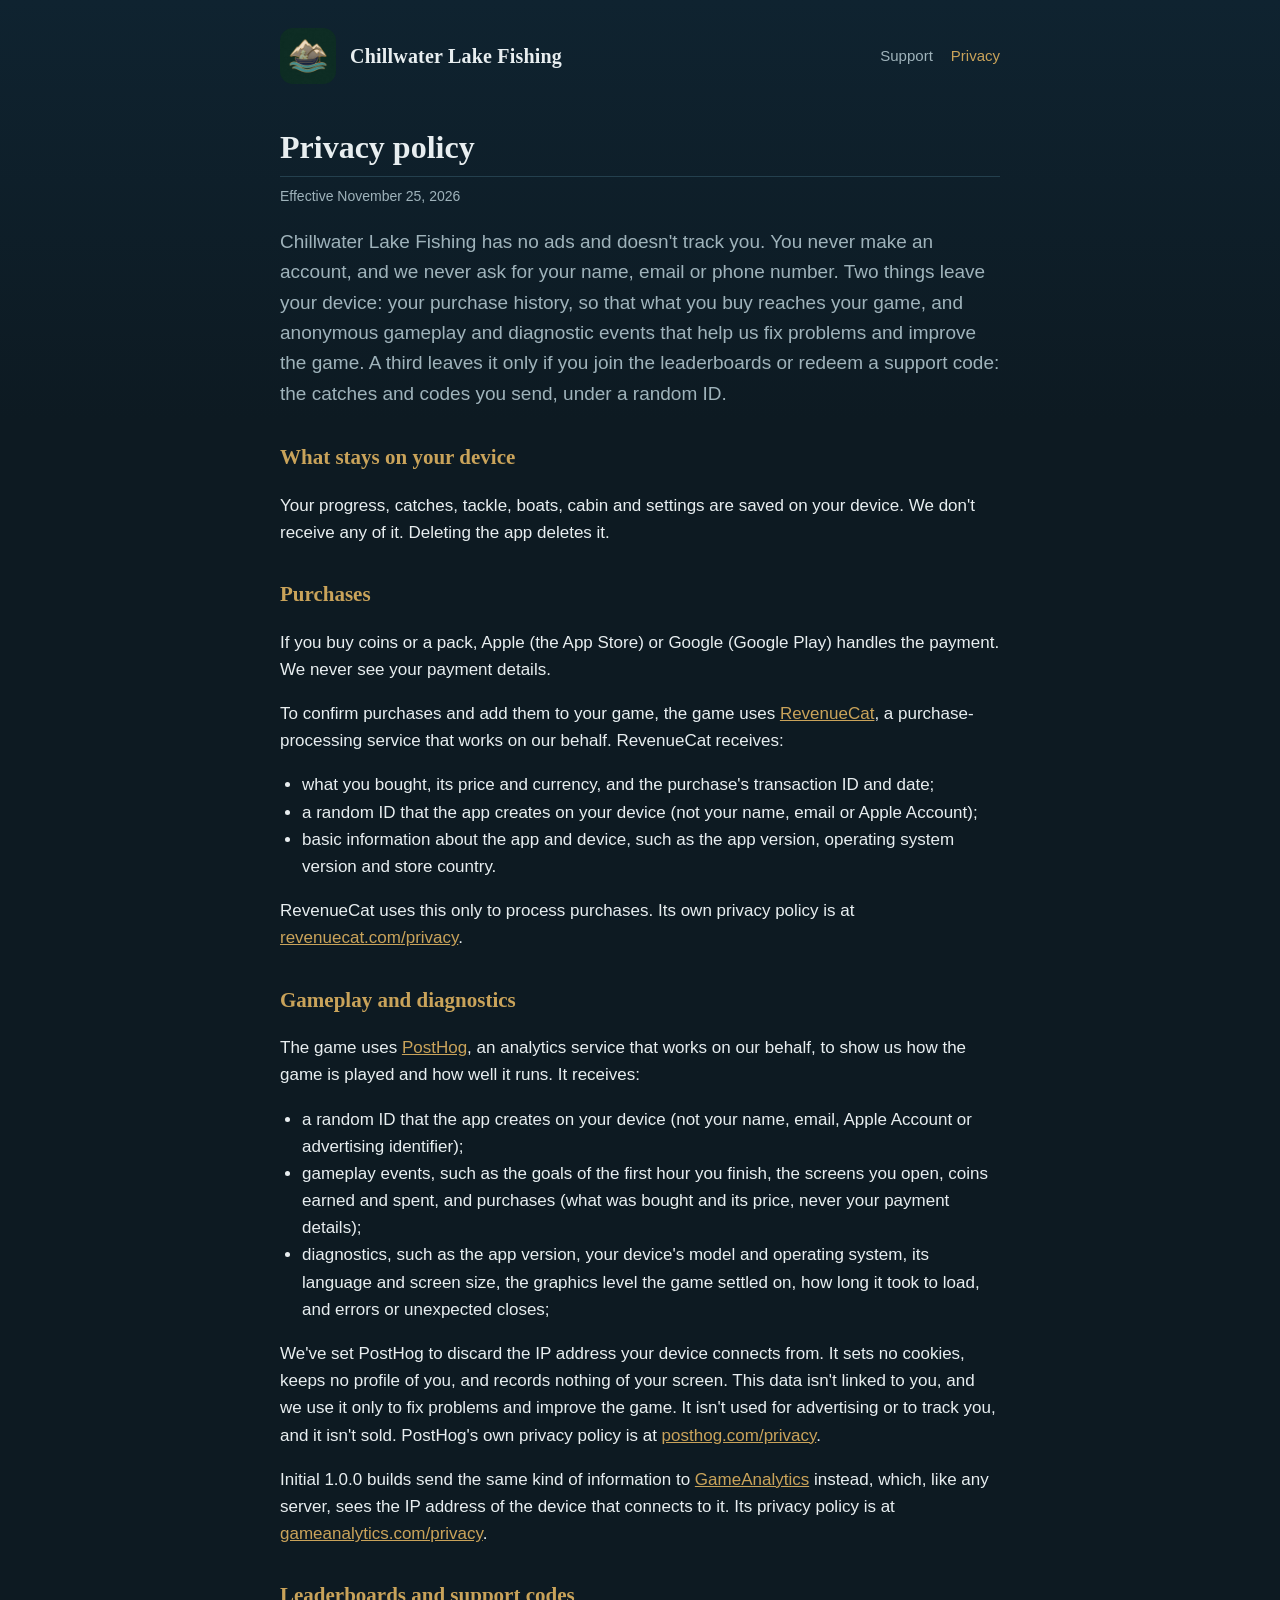
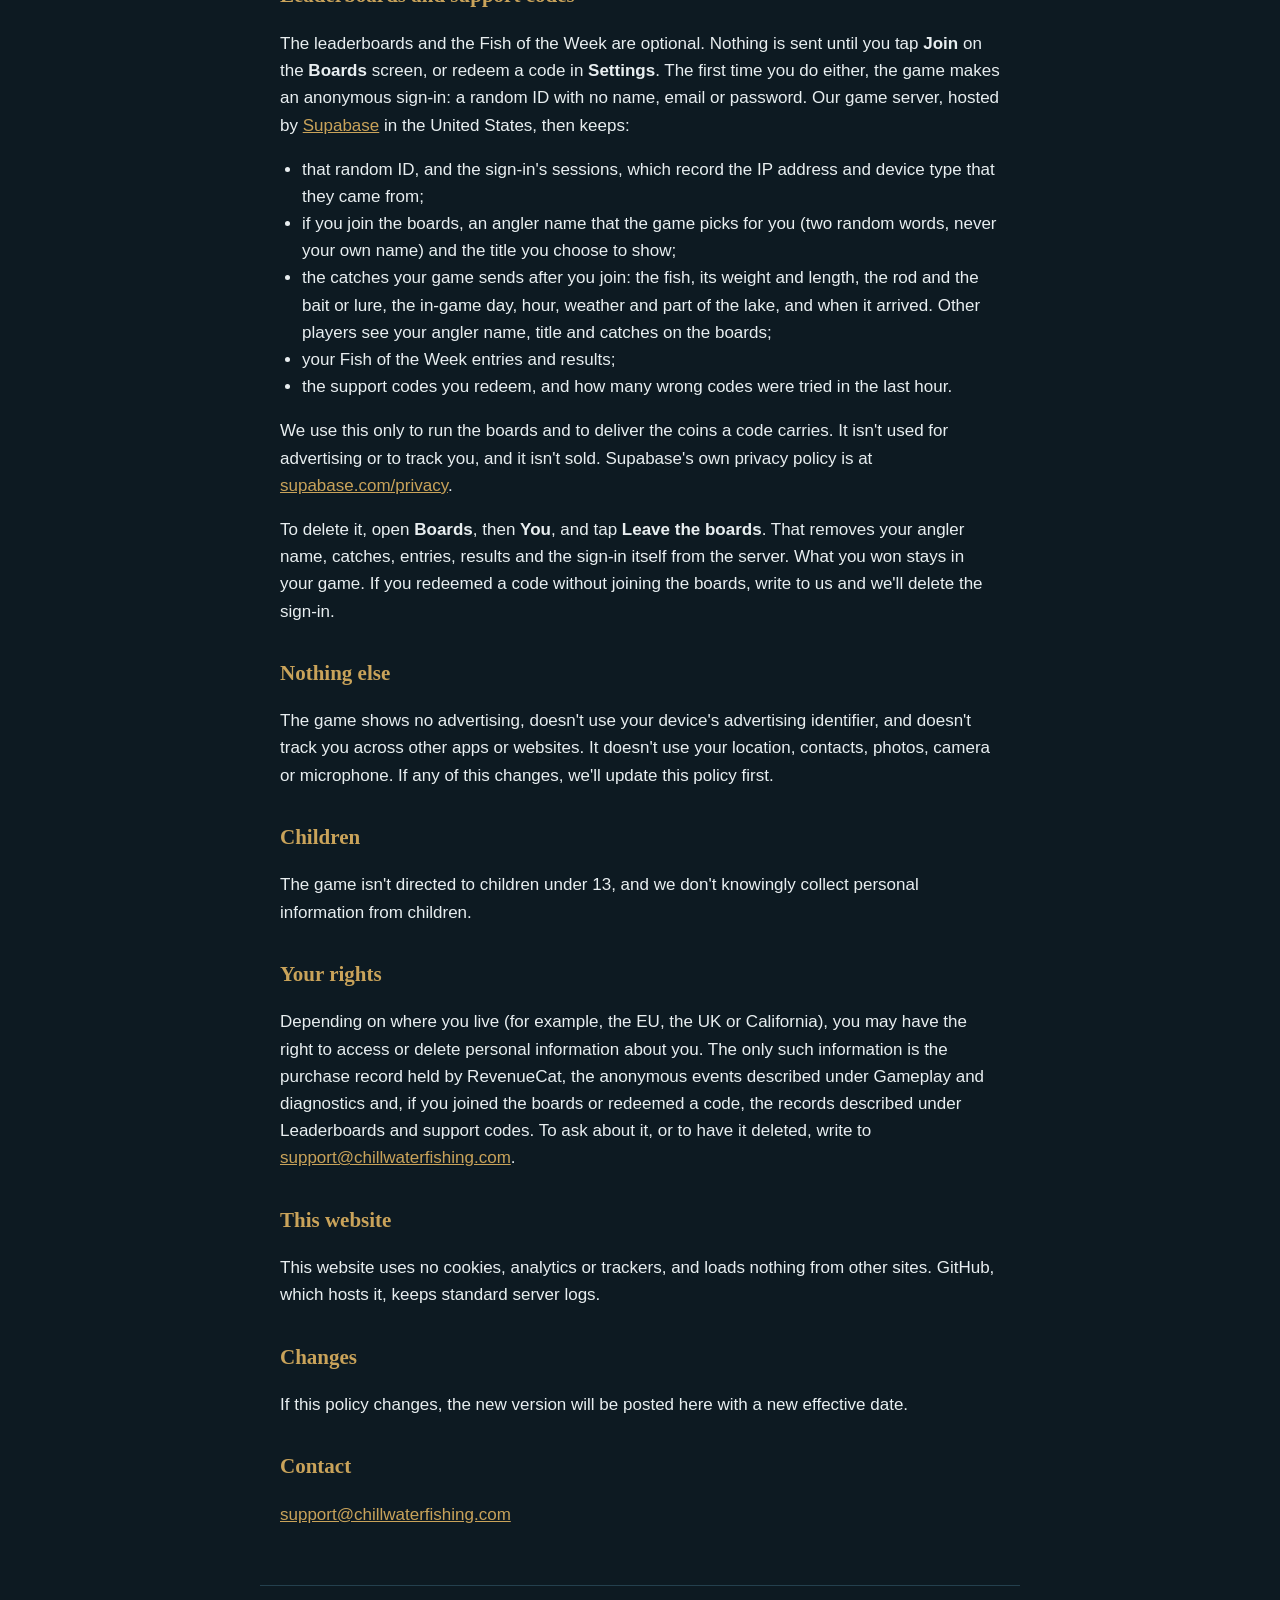
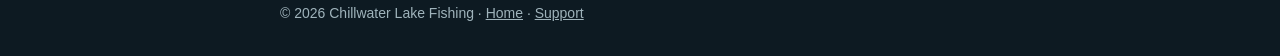
==== commit 380e5f78: "Publish site from lake-angler 4beda1c" ====
--- a/privacy.html
+++ b/privacy.html
@@ -4,7 +4,7 @@
 <meta charset="utf-8">
 <meta name="viewport" content="width=device-width, initial-scale=1">
 <title>Privacy policy · Chillwater Lake Fishing</title>
-<meta name="description" content="What Chillwater Lake Fishing collects: only your purchase history, through RevenueCat. No account, no ads, no tracking.">
+<meta name="description" content="What Chillwater Lake Fishing uses, and why: purchases through RevenueCat, anonymous analytics, and optional leaderboards. No account, no ads, no tracking.">
 <link rel="icon" href="icon.png">
 <link rel="stylesheet" href="style.css">
 </head>
@@ -40,6 +40,7 @@
     <li>diagnostics, such as the app version, your device's model and operating system, its language and screen size, the graphics level the game settled on, how long it took to load, and errors or unexpected closes;</li>
   </ul>
   <p>We've set PostHog to discard the IP address your device connects from. It sets no cookies, keeps no profile of you, and records nothing of your screen. This data isn't linked to you, and we use it only to fix problems and improve the game. It isn't used for advertising or to track you, and it isn't sold. PostHog's own privacy policy is at <a href="https://posthog.com/privacy">posthog.com/privacy</a>.</p>
+  <p>Initial 1.0.0 builds send the same kind of information to <a href="https://gameanalytics.com/">GameAnalytics</a> instead, which, like any server, sees the IP address of the device that connects to it. Its privacy policy is at <a href="https://gameanalytics.com/privacy/">gameanalytics.com/privacy</a>.</p>
 
   <h2>Leaderboards and support codes</h2>
   <p>The leaderboards and the Fish of the Week are optional. Nothing is sent until you tap <strong>Join</strong> on the <strong>Boards</strong> screen, or redeem a code in <strong>Settings</strong>. The first time you do either, the game makes an anonymous sign-in: a random ID with no name, email or password. Our game server, hosted by <a href="https://supabase.com/">Supabase</a> in the United States, then keeps:</p>
@@ -60,7 +61,7 @@
   <p>The game isn't directed to children under 13, and we don't knowingly collect personal information from children.</p>
 
   <h2>Your rights</h2>
-  <p>Depending on where you live (for example, the EU, the UK or California), you may have the right to access or delete personal information about you. The only such information is the purchase record held by RevenueCat, the anonymous events held by PostHog and, if you joined the boards or redeemed a code, the records described under Leaderboards and support codes. To ask about it, or to have it deleted, write to <a href="mailto:support@chillwaterfishing.com?subject=Chillwater%20privacy">support@chillwaterfishing.com</a>.</p>
+  <p>Depending on where you live (for example, the EU, the UK or California), you may have the right to access or delete personal information about you. The only such information is the purchase record held by RevenueCat, the anonymous events described under Gameplay and diagnostics and, if you joined the boards or redeemed a code, the records described under Leaderboards and support codes. To ask about it, or to have it deleted, write to <a href="mailto:support@chillwaterfishing.com?subject=Chillwater%20privacy">support@chillwaterfishing.com</a>.</p>
 
   <h2>This website</h2>
   <p>This website uses no cookies, analytics or trackers, and loads nothing from other sites. GitHub, which hosts it, keeps standard server logs.</p>
